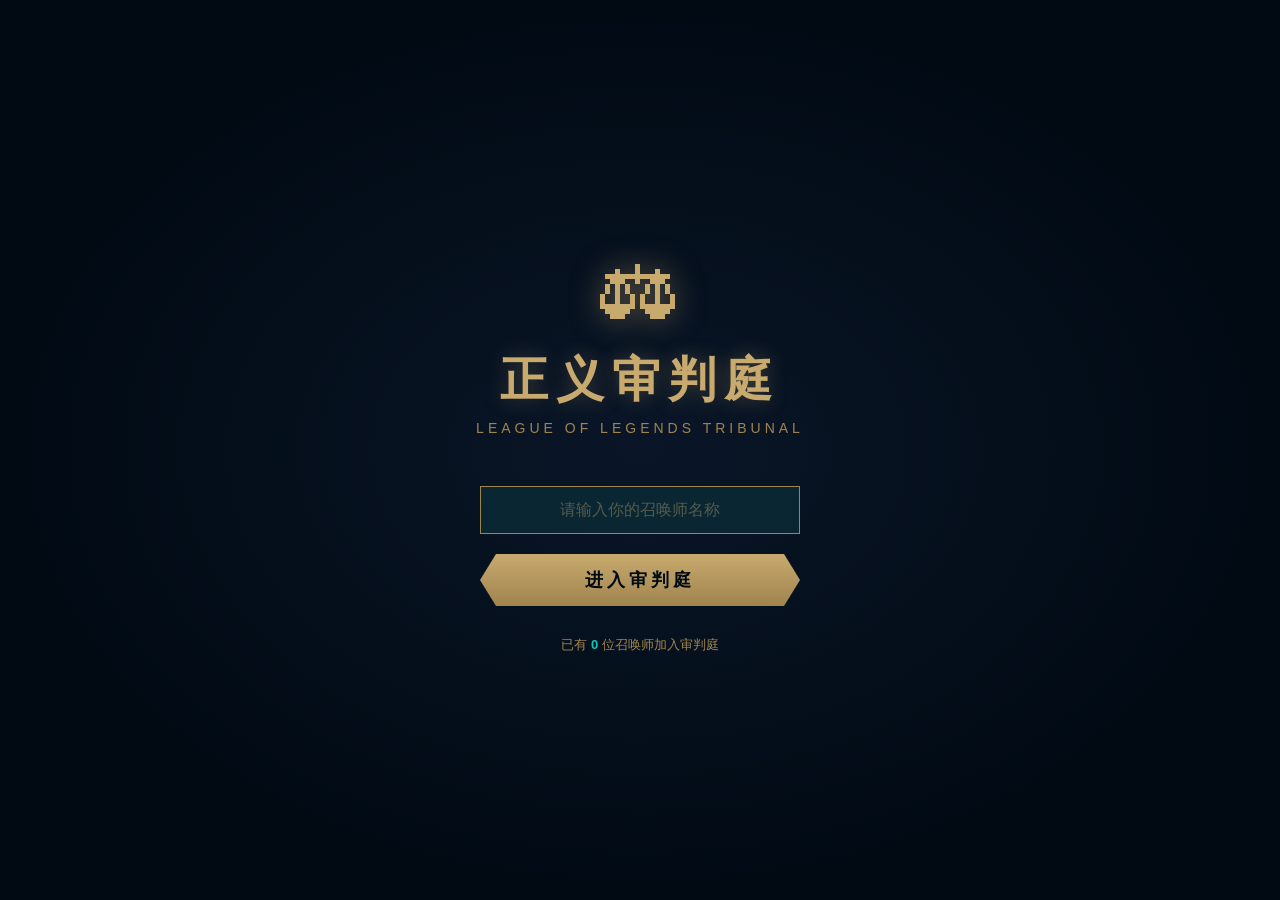
==== index.html @ 3a8ed70a "Init: LOL Tribunal - spin wheel judge selection from logged-in users Co-Authored-By: Claude Opus 4.6" ====
<!DOCTYPE html>
<html lang="zh-CN">
<head>
    <meta charset="UTF-8">
    <meta name="viewport" content="width=device-width, initial-scale=1.0">
    <title>英雄联盟 - 正义审判庭</title>
    <link rel="stylesheet" href="style.css">
</head>
<body>
    <!-- 登录页面 -->
    <div id="login-page" class="page active">
        <div class="login-container">
            <div class="logo-area">
                <div class="logo-icon">&#9878;</div>
                <h1>正义审判庭</h1>
                <p class="subtitle">League of Legends Tribunal</p>
            </div>
            <div class="login-form">
                <input type="text" id="username" placeholder="请输入你的召唤师名称" maxlength="16">
                <button id="enter-btn" onclick="enterTribunal()">进入审判庭</button>
            </div>
            <div class="online-count">
                已有 <span id="login-member-count">0</span> 位召唤师加入审判庭
            </div>
        </div>
        <div class="particles" id="particles"></div>
    </div>

    <!-- 主页面 -->
    <div id="main-page" class="page">
        <header>
            <div class="header-left">
                <span class="header-logo">&#9878;</span>
                <span class="header-title">正义审判庭</span>
            </div>
            <div class="header-right">
                <span id="display-name" class="summoner-name"></span>
                <button class="logout-btn" onclick="logout()">退出</button>
            </div>
        </header>

        <main>
            <!-- 成员管理 -->
            <section class="members-section">
                <div class="members-header">
                    <h3>审判庭成员 (<span id="member-count">0</span>)</h3>
                    <div class="member-actions">
                        <button class="clear-btn" onclick="clearMembers()">清空成员</button>
                    </div>
                </div>
                <div id="member-list" class="member-list">
                    <p class="empty-members">暂无成员，请邀请召唤师登录加入</p>
                </div>
                <div class="add-member-row">
                    <input type="text" id="add-member-input" placeholder="手动添加成员名称" maxlength="16">
                    <button onclick="addMemberManually()">添加</button>
                </div>
            </section>

            <!-- 转盘区域 -->
            <section class="wheel-section">
                <h2>转动命运之轮，选出今日法官</h2>
                <p class="wheel-desc">从所有已登录的召唤师中，随机抽选一位担任审判法官</p>
                <p id="wheel-warning" class="wheel-warning hidden">至少需要 2 位成员才能开始抽选</p>

                <div class="wheel-wrapper">
                    <div class="wheel-pointer">&#9660;</div>
                    <canvas id="wheel-canvas" width="500" height="500"></canvas>
                </div>

                <button id="spin-btn" class="spin-button" onclick="spinWheel()" disabled>开始抽选法官</button>
            </section>

            <!-- 审判结果 -->
            <div id="result-panel" class="result-panel hidden">
                <div class="result-content">
                    <div class="result-badge">&#9878;</div>
                    <h2 id="result-title"></h2>
                    <p id="result-desc"></p>
                    <div class="result-info">
                        <div class="info-item">
                            <span class="info-label">审判法官</span>
                            <span id="result-judge" class="info-value"></span>
                        </div>
                        <div class="info-item">
                            <span class="info-label">发起人</span>
                            <span id="result-summoner" class="info-value"></span>
                        </div>
                        <div class="info-item">
                            <span class="info-label">审判编号</span>
                            <span id="result-case" class="info-value"></span>
                        </div>
                    </div>
                    <button class="retry-btn" onclick="resetWheel()">重新抽选</button>
                </div>
            </div>

            <!-- 历史记录 -->
            <section class="history-section">
                <h3>审判记录</h3>
                <div id="history-list" class="history-list">
                    <p class="empty-history">暂无审判记录</p>
                </div>
            </section>
        </main>
    </div>

    <script src="app.js"></script>
</body>
</html>
---- style.css ----
* {
    margin: 0;
    padding: 0;
    box-sizing: border-box;
}

:root {
    --gold: #c8aa6e;
    --gold-dark: #a0844e;
    --gold-light: #f0e6d2;
    --blue-dark: #010a13;
    --blue-mid: #0a1628;
    --blue-light: #0a323c;
    --teal: #0ac8b9;
    --red: #e84057;
}

body {
    font-family: 'Segoe UI', 'Microsoft YaHei', sans-serif;
    background: var(--blue-dark);
    color: var(--gold-light);
    min-height: 100vh;
    overflow-x: hidden;
}

.page {
    display: none;
}
.page.active {
    display: block;
}

/* === 登录页 === */
#login-page {
    min-height: 100vh;
    display: flex;
    align-items: center;
    justify-content: center;
    background: radial-gradient(ellipse at center, #0a1628 0%, #010a13 70%);
    position: relative;
    overflow: hidden;
}

.login-container {
    text-align: center;
    z-index: 2;
    animation: fadeInUp 1s ease;
}

@keyframes fadeInUp {
    from { opacity: 0; transform: translateY(30px); }
    to { opacity: 1; transform: translateY(0); }
}

.logo-area .logo-icon {
    font-size: 80px;
    color: var(--gold);
    text-shadow: 0 0 30px rgba(200,170,110,0.5);
    margin-bottom: 10px;
}

.logo-area h1 {
    font-size: 48px;
    color: var(--gold);
    letter-spacing: 8px;
    text-shadow: 0 0 20px rgba(200,170,110,0.3);
}

.subtitle {
    font-size: 14px;
    color: var(--gold-dark);
    letter-spacing: 4px;
    margin-top: 8px;
    text-transform: uppercase;
}

.login-form {
    margin-top: 50px;
    display: flex;
    flex-direction: column;
    align-items: center;
    gap: 20px;
}

.login-form input {
    width: 320px;
    padding: 14px 20px;
    background: rgba(10,50,60,0.6);
    border: 1px solid var(--gold-dark);
    color: var(--gold-light);
    font-size: 16px;
    text-align: center;
    outline: none;
    transition: all 0.3s;
}

.login-form input::placeholder {
    color: rgba(200,170,110,0.4);
}

.login-form input:focus {
    border-color: var(--gold);
    box-shadow: 0 0 15px rgba(200,170,110,0.2);
}

#enter-btn {
    width: 320px;
    padding: 14px;
    background: linear-gradient(180deg, var(--gold) 0%, var(--gold-dark) 100%);
    border: none;
    color: var(--blue-dark);
    font-size: 18px;
    font-weight: bold;
    letter-spacing: 4px;
    cursor: pointer;
    transition: all 0.3s;
    clip-path: polygon(5% 0, 95% 0, 100% 50%, 95% 100%, 5% 100%, 0 50%);
}

#enter-btn:hover {
    transform: scale(1.03);
    box-shadow: 0 0 25px rgba(200,170,110,0.4);
}

.online-count {
    margin-top: 30px;
    color: var(--gold-dark);
    font-size: 13px;
}

.online-count span {
    color: var(--teal);
    font-weight: bold;
}

/* 粒子背景 */
.particles {
    position: absolute;
    inset: 0;
    z-index: 1;
    pointer-events: none;
}

.particle {
    position: absolute;
    width: 3px;
    height: 3px;
    background: var(--gold);
    border-radius: 50%;
    opacity: 0;
    animation: float linear infinite;
}

@keyframes float {
    0% { opacity: 0; transform: translateY(100vh); }
    10% { opacity: 0.6; }
    90% { opacity: 0.6; }
    100% { opacity: 0; transform: translateY(-10vh); }
}

/* === 主页面 === */
header {
    display: flex;
    justify-content: space-between;
    align-items: center;
    padding: 15px 30px;
    background: rgba(10,22,40,0.95);
    border-bottom: 1px solid var(--gold-dark);
}

.header-left {
    display: flex;
    align-items: center;
    gap: 10px;
}

.header-logo {
    font-size: 28px;
    color: var(--gold);
}

.header-title {
    font-size: 20px;
    color: var(--gold);
    letter-spacing: 3px;
}

.header-right {
    display: flex;
    align-items: center;
    gap: 15px;
}

.summoner-name {
    color: var(--teal);
    font-size: 14px;
}

.logout-btn {
    padding: 6px 16px;
    background: transparent;
    border: 1px solid var(--gold-dark);
    color: var(--gold-dark);
    cursor: pointer;
    font-size: 13px;
    transition: all 0.3s;
}

.logout-btn:hover {
    border-color: var(--gold);
    color: var(--gold);
}

main {
    max-width: 800px;
    margin: 0 auto;
    padding: 40px 20px;
}

/* === 成员管理 === */
.members-section {
    margin-bottom: 40px;
    background: rgba(10,22,40,0.6);
    border: 1px solid rgba(200,170,110,0.2);
    padding: 20px;
}

.members-header {
    display: flex;
    justify-content: space-between;
    align-items: center;
    margin-bottom: 15px;
}

.members-header h3 {
    color: var(--gold);
    font-size: 16px;
}

.clear-btn {
    padding: 4px 12px;
    background: transparent;
    border: 1px solid var(--red);
    color: var(--red);
    cursor: pointer;
    font-size: 12px;
    transition: all 0.3s;
}

.clear-btn:hover {
    background: rgba(232,64,87,0.1);
}

.member-list {
    display: flex;
    flex-wrap: wrap;
    gap: 8px;
    min-height: 40px;
}

.empty-members {
    color: var(--gold-dark);
    font-size: 13px;
    width: 100%;
    text-align: center;
    padding: 10px;
}

.member-tag {
    display: flex;
    align-items: center;
    gap: 6px;
    padding: 6px 12px;
    background: rgba(10,50,60,0.4);
    border-left: 3px solid;
    font-size: 13px;
}

.member-dot {
    width: 8px;
    height: 8px;
    border-radius: 50%;
    flex-shrink: 0;
}

.member-remove {
    background: none;
    border: none;
    color: var(--gold-dark);
    cursor: pointer;
    font-size: 16px;
    line-height: 1;
    padding: 0 2px;
    transition: color 0.2s;
}

.member-remove:hover {
    color: var(--red);
}

.add-member-row {
    display: flex;
    gap: 8px;
    margin-top: 12px;
}

.add-member-row input {
    flex: 1;
    padding: 8px 12px;
    background: rgba(10,50,60,0.4);
    border: 1px solid rgba(200,170,110,0.3);
    color: var(--gold-light);
    font-size: 13px;
    outline: none;
}

.add-member-row input::placeholder {
    color: rgba(200,170,110,0.3);
}

.add-member-row input:focus {
    border-color: var(--gold);
}

.add-member-row button {
    padding: 8px 18px;
    background: rgba(200,170,110,0.15);
    border: 1px solid var(--gold-dark);
    color: var(--gold);
    cursor: pointer;
    font-size: 13px;
    transition: all 0.3s;
}

.add-member-row button:hover {
    background: rgba(200,170,110,0.25);
}

/* === 转盘区域 === */
.wheel-section {
    text-align: center;
}

.wheel-section h2 {
    color: var(--gold);
    font-size: 24px;
    margin-bottom: 8px;
}

.wheel-desc {
    color: var(--gold-dark);
    font-size: 14px;
    margin-bottom: 10px;
}

.wheel-warning {
    color: var(--red);
    font-size: 13px;
    margin-bottom: 20px;
}

.wheel-warning.hidden {
    display: none;
}

.wheel-wrapper {
    position: relative;
    display: inline-block;
    margin: 0 auto;
}

.wheel-pointer {
    position: absolute;
    top: -18px;
    left: 50%;
    transform: translateX(-50%);
    font-size: 36px;
    color: var(--red);
    z-index: 10;
    filter: drop-shadow(0 0 6px rgba(232,64,87,0.6));
}

#wheel-canvas {
    display: block;
    margin: 0 auto;
    filter: drop-shadow(0 0 20px rgba(200,170,110,0.15));
}

.spin-button {
    margin-top: 30px;
    padding: 16px 50px;
    background: linear-gradient(180deg, var(--gold) 0%, var(--gold-dark) 100%);
    border: none;
    color: var(--blue-dark);
    font-size: 18px;
    font-weight: bold;
    letter-spacing: 3px;
    cursor: pointer;
    transition: all 0.3s;
    clip-path: polygon(3% 0, 97% 0, 100% 50%, 97% 100%, 3% 100%, 0 50%);
}

.spin-button:hover {
    transform: scale(1.05);
    box-shadow: 0 0 25px rgba(200,170,110,0.4);
}

.spin-button:disabled {
    opacity: 0.5;
    cursor: not-allowed;
    transform: none;
}

/* === 结果面板 === */
.result-panel {
    margin-top: 40px;
    animation: fadeInUp 0.6s ease;
}

.result-panel.hidden {
    display: none;
}

.result-content {
    background: linear-gradient(135deg, rgba(10,50,60,0.8), rgba(10,22,40,0.9));
    border: 1px solid var(--gold);
    padding: 40px;
    text-align: center;
}

.result-badge {
    font-size: 50px;
    color: var(--gold);
    margin-bottom: 10px;
}

.result-content h2 {
    color: var(--gold);
    font-size: 28px;
    margin-bottom: 10px;
}

.result-content p {
    color: var(--gold-dark);
    margin-bottom: 25px;
}

.result-info {
    display: flex;
    justify-content: center;
    gap: 40px;
    margin-bottom: 30px;
    flex-wrap: wrap;
}

.info-item {
    display: flex;
    flex-direction: column;
    gap: 5px;
}

.info-label {
    font-size: 12px;
    color: var(--gold-dark);
    text-transform: uppercase;
    letter-spacing: 2px;
}

.info-value {
    font-size: 18px;
    color: var(--teal);
    font-weight: bold;
}

.retry-btn {
    padding: 12px 35px;
    background: transparent;
    border: 1px solid var(--gold);
    color: var(--gold);
    font-size: 15px;
    cursor: pointer;
    letter-spacing: 2px;
    transition: all 0.3s;
}

.retry-btn:hover {
    background: rgba(200,170,110,0.1);
}

/* === 历史记录 === */
.history-section {
    margin-top: 50px;
}

.history-section h3 {
    color: var(--gold);
    font-size: 18px;
    margin-bottom: 15px;
    padding-bottom: 10px;
    border-bottom: 1px solid rgba(200,170,110,0.2);
}

.history-list {
    display: flex;
    flex-direction: column;
    gap: 8px;
}

.empty-history {
    color: var(--gold-dark);
    font-size: 14px;
    text-align: center;
    padding: 20px;
}

.history-item {
    display: flex;
    justify-content: space-between;
    align-items: center;
    padding: 12px 16px;
    background: rgba(10,50,60,0.3);
    border-left: 3px solid var(--gold-dark);
    font-size: 14px;
    flex-wrap: wrap;
    gap: 5px;
}

.history-item .hi-judge {
    color: var(--teal);
    font-weight: bold;
}

.history-item .hi-time {
    color: var(--gold-dark);
    font-size: 12px;
}

/* === 响应式 === */
@media (max-width: 600px) {
    .logo-area h1 { font-size: 32px; }
    .login-form input, #enter-btn { width: 280px; }
    #wheel-canvas { width: 320px; height: 320px; }
    .result-info { gap: 20px; }
    .members-header { flex-direction: column; gap: 10px; }
}
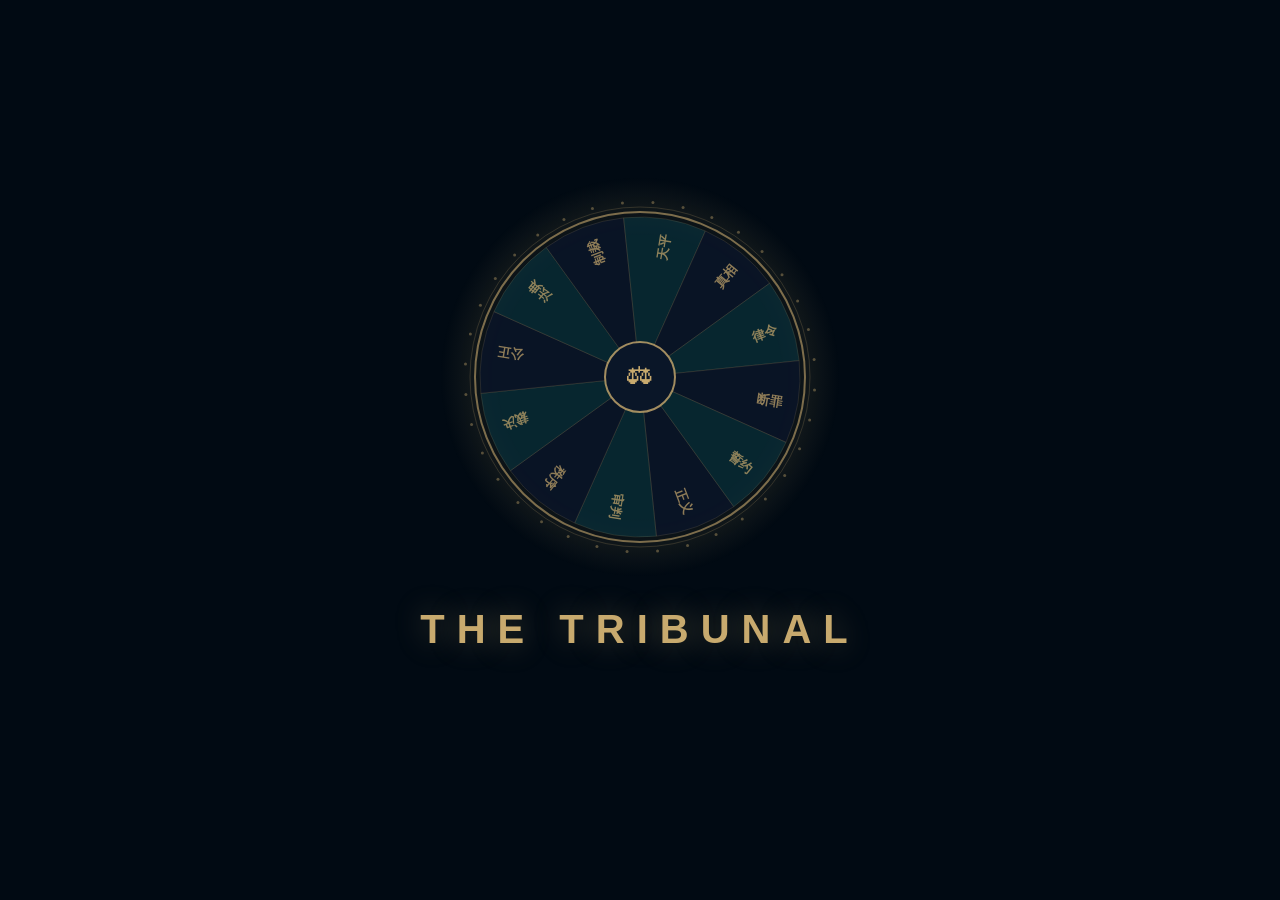
==== commit 6f732e5b: "Add intro spinning wheel animation and split into two pages - index.html: opening animation with spi" ====
--- a/index.html
+++ b/index.html
@@ -7,104 +7,45 @@
     <link rel="stylesheet" href="style.css">
 </head>
 <body>
+    <!-- 开场动画层 -->
+    <div id="intro-overlay" class="intro-overlay">
+        <canvas id="intro-wheel" width="400" height="400"></canvas>
+        <div id="intro-text" class="intro-text">
+            <div class="intro-line line-1">THE TRIBUNAL</div>
+            <div class="intro-line line-2">正 义 审 判 庭</div>
+            <div class="intro-line line-3">审判之轮，即将转动</div>
+        </div>
+    </div>
+
     <!-- 登录页面 -->
-    <div id="login-page" class="page active">
+    <div id="login-page" class="login-page">
         <div class="login-container">
             <div class="logo-area">
-                <div class="logo-icon">&#9878;</div>
+                <canvas id="logo-wheel" width="160" height="160"></canvas>
                 <h1>正义审判庭</h1>
                 <p class="subtitle">League of Legends Tribunal</p>
             </div>
             <div class="login-form">
-                <input type="text" id="username" placeholder="请输入你的召唤师名称" maxlength="16">
-                <button id="enter-btn" onclick="enterTribunal()">进入审判庭</button>
+                <div class="input-group">
+                    <label>召唤师名称</label>
+                    <input type="text" id="username" placeholder="输入你的名字" maxlength="16" autocomplete="off">
+                </div>
+                <button id="enter-btn">
+                    <span class="btn-text">进入审判庭</span>
+                    <span class="btn-arrow">&#9654;</span>
+                </button>
             </div>
             <div class="online-count">
                 已有 <span id="login-member-count">0</span> 位召唤师加入审判庭
             </div>
         </div>
         <div class="particles" id="particles"></div>
+        <div class="corner-decor top-left"></div>
+        <div class="corner-decor top-right"></div>
+        <div class="corner-decor bottom-left"></div>
+        <div class="corner-decor bottom-right"></div>
     </div>
 
-    <!-- 主页面 -->
-    <div id="main-page" class="page">
-        <header>
-            <div class="header-left">
-                <span class="header-logo">&#9878;</span>
-                <span class="header-title">正义审判庭</span>
-            </div>
-            <div class="header-right">
-                <span id="display-name" class="summoner-name"></span>
-                <button class="logout-btn" onclick="logout()">退出</button>
-            </div>
-        </header>
-
-        <main>
-            <!-- 成员管理 -->
-            <section class="members-section">
-                <div class="members-header">
-                    <h3>审判庭成员 (<span id="member-count">0</span>)</h3>
-                    <div class="member-actions">
-                        <button class="clear-btn" onclick="clearMembers()">清空成员</button>
-                    </div>
-                </div>
-                <div id="member-list" class="member-list">
-                    <p class="empty-members">暂无成员，请邀请召唤师登录加入</p>
-                </div>
-                <div class="add-member-row">
-                    <input type="text" id="add-member-input" placeholder="手动添加成员名称" maxlength="16">
-                    <button onclick="addMemberManually()">添加</button>
-                </div>
-            </section>
-
-            <!-- 转盘区域 -->
-            <section class="wheel-section">
-                <h2>转动命运之轮，选出今日法官</h2>
-                <p class="wheel-desc">从所有已登录的召唤师中，随机抽选一位担任审判法官</p>
-                <p id="wheel-warning" class="wheel-warning hidden">至少需要 2 位成员才能开始抽选</p>
-
-                <div class="wheel-wrapper">
-                    <div class="wheel-pointer">&#9660;</div>
-                    <canvas id="wheel-canvas" width="500" height="500"></canvas>
-                </div>
-
-                <button id="spin-btn" class="spin-button" onclick="spinWheel()" disabled>开始抽选法官</button>
-            </section>
-
-            <!-- 审判结果 -->
-            <div id="result-panel" class="result-panel hidden">
-                <div class="result-content">
-                    <div class="result-badge">&#9878;</div>
-                    <h2 id="result-title"></h2>
-                    <p id="result-desc"></p>
-                    <div class="result-info">
-                        <div class="info-item">
-                            <span class="info-label">审判法官</span>
-                            <span id="result-judge" class="info-value"></span>
-                        </div>
-                        <div class="info-item">
-                            <span class="info-label">发起人</span>
-                            <span id="result-summoner" class="info-value"></span>
-                        </div>
-                        <div class="info-item">
-                            <span class="info-label">审判编号</span>
-                            <span id="result-case" class="info-value"></span>
-                        </div>
-                    </div>
-                    <button class="retry-btn" onclick="resetWheel()">重新抽选</button>
-                </div>
-            </div>
-
-            <!-- 历史记录 -->
-            <section class="history-section">
-                <h3>审判记录</h3>
-                <div id="history-list" class="history-list">
-                    <p class="empty-history">暂无审判记录</p>
-                </div>
-            </section>
-        </main>
-    </div>
-
-    <script src="app.js"></script>
+    <script src="intro.js"></script>
 </body>
 </html>
--- a/style.css
+++ b/style.css
@@ -23,15 +23,64 @@
     overflow-x: hidden;
 }
 
-.page {
-    display: none;
-}
-.page.active {
-    display: block;
-}
-
-/* === 登录页 === */
-#login-page {
+/* ========================================
+   开场动画
+   ======================================== */
+.intro-overlay {
+    position: fixed;
+    inset: 0;
+    z-index: 1000;
+    background: var(--blue-dark);
+    display: flex;
+    flex-direction: column;
+    align-items: center;
+    justify-content: center;
+    gap: 30px;
+    transition: opacity 0.8s ease;
+}
+
+.intro-text {
+    display: flex;
+    flex-direction: column;
+    align-items: center;
+    gap: 12px;
+}
+
+.intro-line {
+    opacity: 0;
+    transform: translateY(20px);
+    transition: all 0.8s ease;
+}
+
+.intro-line.show {
+    opacity: 1;
+    transform: translateY(0);
+}
+
+.line-1 {
+    font-size: 40px;
+    color: var(--gold);
+    letter-spacing: 12px;
+    font-weight: bold;
+    text-shadow: 0 0 30px rgba(200,170,110,0.4);
+}
+
+.line-2 {
+    font-size: 22px;
+    color: var(--gold-dark);
+    letter-spacing: 10px;
+}
+
+.line-3 {
+    font-size: 14px;
+    color: rgba(200,170,110,0.5);
+    letter-spacing: 4px;
+}
+
+/* ========================================
+   登录页
+   ======================================== */
+.login-page {
     min-height: 100vh;
     display: flex;
     align-items: center;
@@ -39,12 +88,18 @@
     background: radial-gradient(ellipse at center, #0a1628 0%, #010a13 70%);
     position: relative;
     overflow: hidden;
+    opacity: 0;
+    transition: opacity 0.8s ease;
+}
+
+.login-page.visible {
+    opacity: 1;
 }
 
 .login-container {
     text-align: center;
     z-index: 2;
-    animation: fadeInUp 1s ease;
+    animation: fadeInUp 0.8s ease 0.2s both;
 }
 
 @keyframes fadeInUp {
@@ -52,11 +107,14 @@
     to { opacity: 1; transform: translateY(0); }
 }
 
-.logo-area .logo-icon {
-    font-size: 80px;
-    color: var(--gold);
-    text-shadow: 0 0 30px rgba(200,170,110,0.5);
-    margin-bottom: 10px;
+.logo-area {
+    display: flex;
+    flex-direction: column;
+    align-items: center;
+}
+
+.logo-area canvas {
+    margin-bottom: 15px;
 }
 
 .logo-area h1 {
@@ -75,11 +133,25 @@
 }
 
 .login-form {
-    margin-top: 50px;
+    margin-top: 45px;
     display: flex;
     flex-direction: column;
     align-items: center;
     gap: 20px;
+}
+
+.input-group {
+    display: flex;
+    flex-direction: column;
+    align-items: center;
+    gap: 8px;
+}
+
+.input-group label {
+    font-size: 12px;
+    color: var(--gold-dark);
+    letter-spacing: 3px;
+    text-transform: uppercase;
 }
 
 .login-form input {
@@ -101,6 +173,16 @@
 .login-form input:focus {
     border-color: var(--gold);
     box-shadow: 0 0 15px rgba(200,170,110,0.2);
+}
+
+.login-form input.shake {
+    animation: shake 0.4s ease;
+}
+
+@keyframes shake {
+    0%, 100% { transform: translateX(0); }
+    25% { transform: translateX(-8px); }
+    75% { transform: translateX(8px); }
 }
 
 #enter-btn {
@@ -115,6 +197,10 @@
     cursor: pointer;
     transition: all 0.3s;
     clip-path: polygon(5% 0, 95% 0, 100% 50%, 95% 100%, 5% 100%, 0 50%);
+    display: flex;
+    align-items: center;
+    justify-content: center;
+    gap: 10px;
 }
 
 #enter-btn:hover {
@@ -122,8 +208,17 @@
     box-shadow: 0 0 25px rgba(200,170,110,0.4);
 }
 
+.btn-arrow {
+    font-size: 12px;
+    transition: transform 0.3s;
+}
+
+#enter-btn:hover .btn-arrow {
+    transform: translateX(4px);
+}
+
 .online-count {
-    margin-top: 30px;
+    margin-top: 35px;
     color: var(--gold-dark);
     font-size: 13px;
 }
@@ -133,7 +228,23 @@
     font-weight: bold;
 }
 
-/* 粒子背景 */
+/* 角落装饰 */
+.corner-decor {
+    position: absolute;
+    width: 60px;
+    height: 60px;
+    border-color: rgba(200,170,110,0.15);
+    border-style: solid;
+    border-width: 0;
+    z-index: 1;
+}
+
+.corner-decor.top-left { top: 30px; left: 30px; border-top-width: 1px; border-left-width: 1px; }
+.corner-decor.top-right { top: 30px; right: 30px; border-top-width: 1px; border-right-width: 1px; }
+.corner-decor.bottom-left { bottom: 30px; left: 30px; border-bottom-width: 1px; border-left-width: 1px; }
+.corner-decor.bottom-right { bottom: 30px; right: 30px; border-bottom-width: 1px; border-right-width: 1px; }
+
+/* 粒子 */
 .particles {
     position: absolute;
     inset: 0;
@@ -158,7 +269,61 @@
     100% { opacity: 0; transform: translateY(-10vh); }
 }
 
-/* === 主页面 === */
+/* ========================================
+   入场过渡（tribunal页）
+   ======================================== */
+.enter-transition {
+    position: fixed;
+    inset: 0;
+    z-index: 100;
+    background: var(--blue-dark);
+    display: flex;
+    align-items: center;
+    justify-content: center;
+    transition: opacity 0.8s ease;
+}
+
+.enter-transition.fade-out {
+    opacity: 0;
+    pointer-events: none;
+}
+
+.transition-content {
+    text-align: center;
+    animation: fadeInUp 0.6s ease;
+}
+
+.transition-wheel-icon {
+    font-size: 80px;
+    color: var(--gold);
+    animation: spinIn 1.2s ease;
+    text-shadow: 0 0 40px rgba(200,170,110,0.4);
+}
+
+@keyframes spinIn {
+    from { transform: rotate(-180deg) scale(0.3); opacity: 0; }
+    to { transform: rotate(0) scale(1); opacity: 1; }
+}
+
+.transition-name {
+    font-size: 28px;
+    color: var(--gold);
+    letter-spacing: 6px;
+    margin-top: 20px;
+    animation: fadeInUp 0.6s ease 0.3s both;
+}
+
+.transition-sub {
+    font-size: 14px;
+    color: var(--gold-dark);
+    margin-top: 12px;
+    letter-spacing: 3px;
+    animation: fadeInUp 0.6s ease 0.5s both;
+}
+
+/* ========================================
+   主页面 Header
+   ======================================== */
 header {
     display: flex;
     justify-content: space-between;
@@ -204,6 +369,7 @@
     cursor: pointer;
     font-size: 13px;
     transition: all 0.3s;
+    text-decoration: none;
 }
 
 .logout-btn:hover {
@@ -217,12 +383,15 @@
     padding: 40px 20px;
 }
 
-/* === 成员管理 === */
+/* ========================================
+   成员管理
+   ======================================== */
 .members-section {
     margin-bottom: 40px;
     background: rgba(10,22,40,0.6);
     border: 1px solid rgba(200,170,110,0.2);
     padding: 20px;
+    animation: fadeInUp 0.6s ease 0.8s both;
 }
 
 .members-header {
@@ -336,9 +505,12 @@
     background: rgba(200,170,110,0.25);
 }
 
-/* === 转盘区域 === */
+/* ========================================
+   转盘
+   ======================================== */
 .wheel-section {
     text-align: center;
+    animation: fadeInUp 0.6s ease 1s both;
 }
 
 .wheel-section h2 {
@@ -411,7 +583,9 @@
     transform: none;
 }
 
-/* === 结果面板 === */
+/* ========================================
+   结果面板
+   ======================================== */
 .result-panel {
     margin-top: 40px;
     animation: fadeInUp 0.6s ease;
@@ -432,6 +606,7 @@
     font-size: 50px;
     color: var(--gold);
     margin-bottom: 10px;
+    animation: spinIn 0.8s ease;
 }
 
 .result-content h2 {
@@ -487,9 +662,12 @@
     background: rgba(200,170,110,0.1);
 }
 
-/* === 历史记录 === */
+/* ========================================
+   历史记录
+   ======================================== */
 .history-section {
     margin-top: 50px;
+    animation: fadeInUp 0.6s ease 1.2s both;
 }
 
 .history-section h3 {
@@ -535,11 +713,16 @@
     font-size: 12px;
 }
 
-/* === 响应式 === */
+/* ========================================
+   响应式
+   ======================================== */
 @media (max-width: 600px) {
     .logo-area h1 { font-size: 32px; }
     .login-form input, #enter-btn { width: 280px; }
     #wheel-canvas { width: 320px; height: 320px; }
     .result-info { gap: 20px; }
     .members-header { flex-direction: column; gap: 10px; }
-}
+    .line-1 { font-size: 28px; letter-spacing: 6px; }
+    .line-2 { font-size: 16px; }
+    #intro-wheel { width: 280px; height: 280px; }
+}
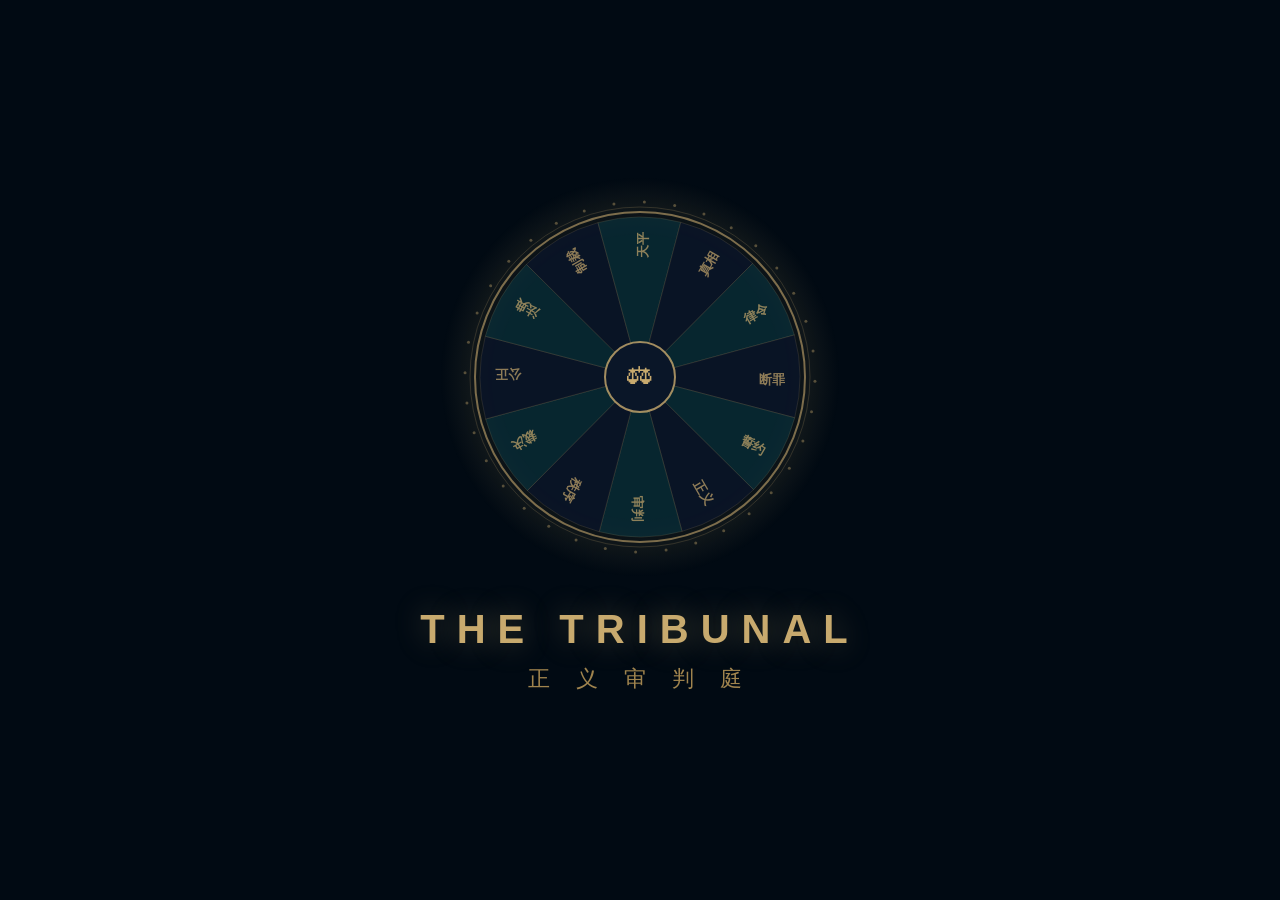
==== commit 6611e8e2: "Add exit transition animation before page redirect - Click enter -> full screen overlay with spinnin" ====
--- a/index.html
+++ b/index.html
@@ -46,6 +46,15 @@
         <div class="corner-decor bottom-right"></div>
     </div>
 
+    <!-- 跳转过渡层 -->
+    <div id="exit-overlay" class="exit-overlay">
+        <div class="exit-content">
+            <div class="exit-wheel">&#9878;</div>
+            <div class="exit-name" id="exit-name"></div>
+            <div class="exit-sub">传送至审判庭...</div>
+        </div>
+    </div>
+
     <script src="intro.js"></script>
 </body>
 </html>
--- a/style.css
+++ b/style.css
@@ -244,6 +244,60 @@
 .corner-decor.bottom-left { bottom: 30px; left: 30px; border-bottom-width: 1px; border-left-width: 1px; }
 .corner-decor.bottom-right { bottom: 30px; right: 30px; border-bottom-width: 1px; border-right-width: 1px; }
 
+/* ========================================
+   跳转过渡动画
+   ======================================== */
+.exit-overlay {
+    position: fixed;
+    inset: 0;
+    z-index: 2000;
+    background: var(--blue-dark);
+    display: flex;
+    align-items: center;
+    justify-content: center;
+    opacity: 0;
+    pointer-events: none;
+    transition: opacity 0.5s ease;
+}
+
+.exit-overlay.active {
+    opacity: 1;
+    pointer-events: all;
+}
+
+.exit-content {
+    text-align: center;
+}
+
+.exit-wheel {
+    font-size: 100px;
+    color: var(--gold);
+    text-shadow: 0 0 50px rgba(200,170,110,0.5);
+    animation: exitSpin 1.5s ease-in-out;
+}
+
+@keyframes exitSpin {
+    0% { transform: rotate(0) scale(0.5); opacity: 0; }
+    30% { opacity: 1; }
+    100% { transform: rotate(720deg) scale(1); opacity: 1; }
+}
+
+.exit-name {
+    font-size: 24px;
+    color: var(--gold);
+    letter-spacing: 6px;
+    margin-top: 20px;
+    animation: fadeInUp 0.5s ease 0.4s both;
+}
+
+.exit-sub {
+    font-size: 14px;
+    color: var(--gold-dark);
+    letter-spacing: 3px;
+    margin-top: 10px;
+    animation: fadeInUp 0.5s ease 0.6s both;
+}
+
 /* 粒子 */
 .particles {
     position: absolute;
@@ -662,6 +716,66 @@
     background: rgba(200,170,110,0.1);
 }
 
+/* 法官英雄卡片 */
+.judge-card {
+    background: linear-gradient(135deg, rgba(232,64,87,0.1), rgba(10,22,40,0.8));
+    border: 1px solid rgba(232,64,87,0.4);
+    padding: 25px;
+    margin-bottom: 30px;
+    text-align: center;
+    animation: judgeReveal 0.8s ease 0.3s both;
+}
+
+@keyframes judgeReveal {
+    from { opacity: 0; transform: scale(0.8); }
+    to { opacity: 1; transform: scale(1); }
+}
+
+.judge-card-header {
+    font-size: 12px;
+    color: var(--red);
+    letter-spacing: 4px;
+    text-transform: uppercase;
+    margin-bottom: 15px;
+}
+
+.judge-avatar {
+    font-size: 56px;
+    margin-bottom: 10px;
+    animation: spinIn 0.8s ease;
+}
+
+.judge-name {
+    font-size: 26px;
+    color: var(--gold);
+    font-weight: bold;
+    letter-spacing: 3px;
+}
+
+.judge-title {
+    font-size: 14px;
+    color: var(--gold-dark);
+    margin-top: 4px;
+    letter-spacing: 2px;
+}
+
+.judge-quote {
+    font-size: 14px;
+    color: rgba(200,170,110,0.6);
+    font-style: italic;
+    margin-top: 15px;
+    line-height: 1.6;
+}
+
+.accused-value {
+    color: var(--red) !important;
+}
+
+.hi-accused {
+    color: var(--red);
+    font-weight: bold;
+}
+
 /* ========================================
    历史记录
    ======================================== */
